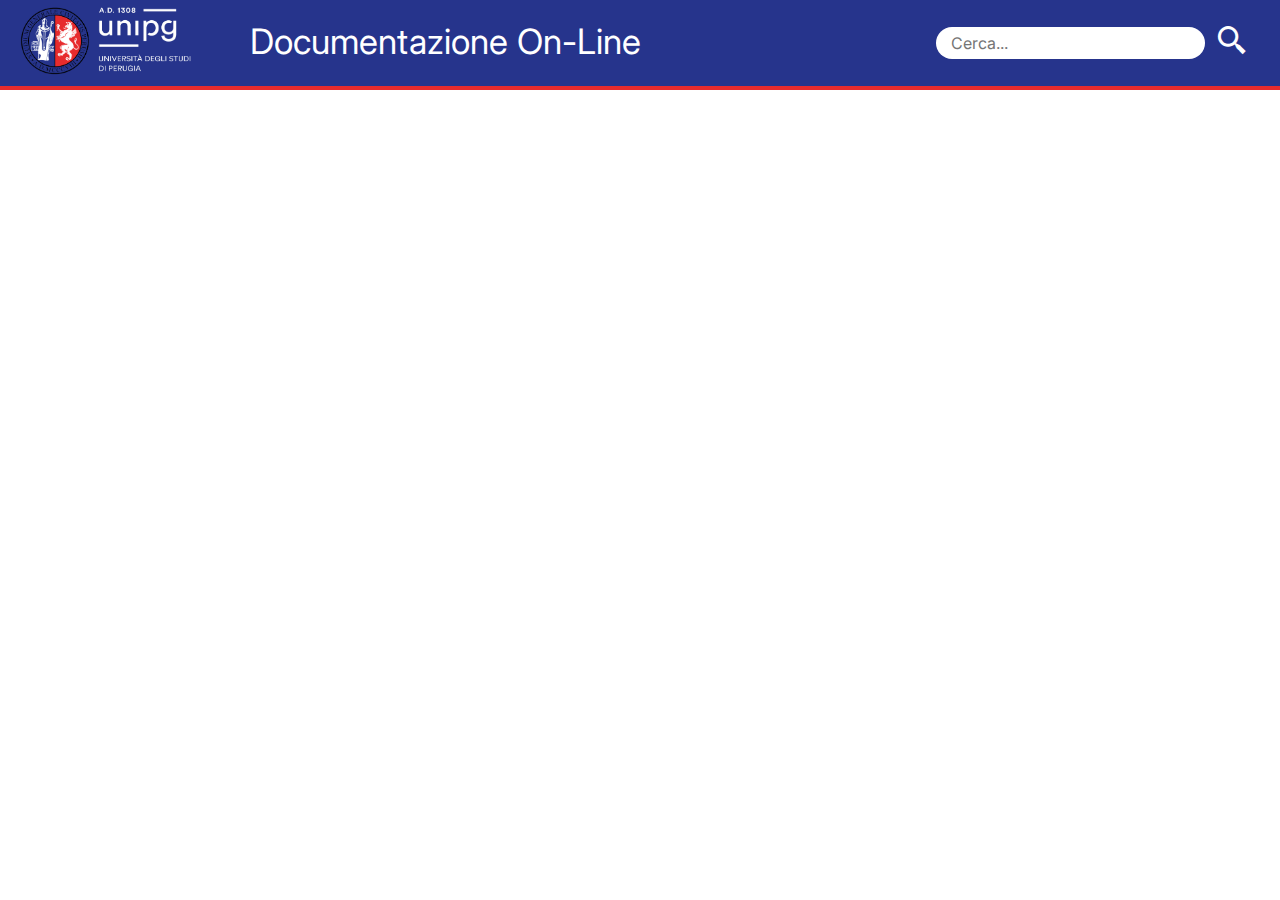
==== home.html @ 3b2ba17d "commit home.html" ====
<!DOCTYPE html>
<html lang="en">
<head>
	<meta charset="UTF-8">
	<meta content="width=device-width, initial-scale=1.0" name="viewport">
	<meta content="ie=edge" http-equiv="X-UA-Compatible">
	<title>Template | Omar Criacci</title>
	<link href="styles/style.css" rel="stylesheet">
	<link href="https://fonts.googleapis.com" rel="preconnect">
	<link href="https://fonts.gstatic.com" rel="preconnect">
	<link href="https://fonts.googleapis.com/css2?family=Inter:wght@400;500;700&display=swap" rel="stylesheet">
	<link href='https://unpkg.com/boxicons@2.1.2/css/boxicons.min.css' rel='stylesheet'>
</head>
<body ondragstart="return false;">

    <!--Topbar-->
	<div class="topbar">
		<div class="topbar-container">
			<div class="topbar-logo">
				<a href="index.html">
					<img alt="logo" height="70px" id="logo" src="images/unipg-logo.png" width="auto"> 
					<img alt="logo" height="70px" id="logo-mobile" src="images/unipg-logo-mobile.png" width="auto">
				</a>
			</div>
			<div class="topbar-nav">
				<a href="index.html">Documentazione On-Line</a>
			</div>
			<div class="topbar-search">
				<input name="search" placeholder="Cerca..." type="text"> 
				<button type="submit"><i class="bx bx-search-alt-2"></i></button>
			</div>
		</div>
	</div>
</body>
</html>
---- styles/style.css ----
:root {
	--my-blue: #26348C;
	--my-red: #E72B2D;
	--my-lightblue: #4b58ab;
	--my-beige: #f4e9d0;
}
* {
	box-sizing: border-box;
	padding: 0;
	margin: 0;
	font-family: 'Inter', sans-serif;
}
.topbar-container {
	background-color: var(--my-blue);
	display: flex;
	align-items: center;
	justify-content: space-between;
	height: 90px;
	border-bottom: 4px solid var(--my-red);
}
.topbar #logo {
	margin-left: 20px;
}
.topbar #logo-mobile {
	display: none;
	margin-top: 5px;
	margin-left: 10px;
	margin-right: 10px;
}
.topbar-nav a {
	color: white;
	text-decoration: none;
	font-size: 35px;
	position: absolute;
	left: 250px;
	top: 20px;
}
.topbar-search {
	display: flex;
	justify-content: space-between;
	margin-right: 30px;
}
.topbar-search input {
	padding: 6px;
	padding-left: 15px;
	font-size: 16px;
	border: none;
	border-radius: 20px;
	align-self: center;
}
.topbar-search button {
	background-color: transparent;
	color: white;
	font-size: 35px;
	border: none;
	cursor: pointer;
	margin-left: 10px;
}
.topbar-search button:hover {
	color: var(--my-red);
	transition: color .3s;
}
.sidebar-container, .rect {
	height: 100%;
	width: 250px;
	position: fixed;
	top: 90px;
	left: 0;
	background-color: var(--my-lightblue);
	overflow-x: hidden;
	padding-top: 0px;
	border-right: 4px solid var(--my-blue);
	transition: top .1s, width .2s;
}
.rect {
	top: 0px;
	height: 90px;
	z-index: -1;
}
.sidebar h3 {
	padding: 30px 8px 8px 15px;
	font-size: 16px;
	font-variant: small-caps;
	color: lightgray;
}
.sidebar a {
	padding: 4px 10px 4px 25px;
	text-decoration: none;
	font-size: 14px;
	color: white;
	display: block;
	transition: color .2s;
}
.sidebar a:hover {
	color: var(--my-red);
}
.button {
	position: fixed;
	font-size: 30px;
	cursor: pointer;
	color: var(--my-blue);
	background-color: transparent;
	border: none;
}
.button:hover {
	background-color: lightgray;
}
.nav-button {
	font-size: 50px;
	border-radius: 10%;
	top: 50%;
}
.nav-button .tooltip {
	font-size: 12px;
	visibility: hidden;
	width: 120px;
	background-color: lightgray;
	color: black;
	text-align: center;
	border-radius: 6px;
	padding: 5px 0;
	position: absolute;
	top: 62px;
}
.nav-button:hover .tooltip {
	visibility: visible;
}
#next-button {
	right: 20px;
	transition: background-color .2s;
}
#next-button .tooltip {
	right: 0px;
}
#prev-button {
	left: 270px;
	transition: left .2s, background-color .2s;
}
#prev-button .tooltip {
	left: 0px;
}
#side-button {
	border-radius: 50%;
	padding: 8px 9px 4px 9px;
	left: 270px;
	top: 110px;
	transition: top .1s, left .2s, background-color .2s;
}
.pathnav-list li {
	list-style-type: none;
	display: inline;
	color: black;
}
.pathnav-list a {
	text-decoration: none;
	color: var(--my-blue);
}
.main {
	position: absolute;
	left: 450px;
	right: 200px;
	top: 125px;
	max-width: 850px;
	margin: auto;
	padding-bottom: 70px;
	font-size: 16px;
	transition: left .2s;
}
.main p {
	line-height: 21px;
	margin-bottom: 5px;
	text-align: justify;
}
.main h2, .main h3 {
	font-size: 32px;
	font-weight: 700;
	margin-bottom: 20px;
	margin-top: 20px;
	color: var(--my-blue);
}
.main .document li {
	margin-left: 30px;
	list-style-type: disc;
	line-height: 25px;
}
.main code {
	font-family: monospace;
	display: block;
	background-color: var(--my-beige);
	padding: 10px 25px;
	margin: 20px 0px;
}
@media screen and (max-width: 970px) {
	html {
		overflow-x: hidden;
	}
	.sidebar-container, .rect {
		width: 0px;
		border: none;
	}
	.button {
		display: none;
	}
	.main {
		left: 20px;
		right: 20px;
		margin: auto;
	}
	.topbar-search {
		display: none;
	}
	.topbar-nav a {
		font-size: 23px;
		width: 200px;
		top: 15px;
		left: 100px;
	}
	.topbar #logo {
		display: none;
	}
	.topbar #logo-mobile {
		display: inline;
	}
}
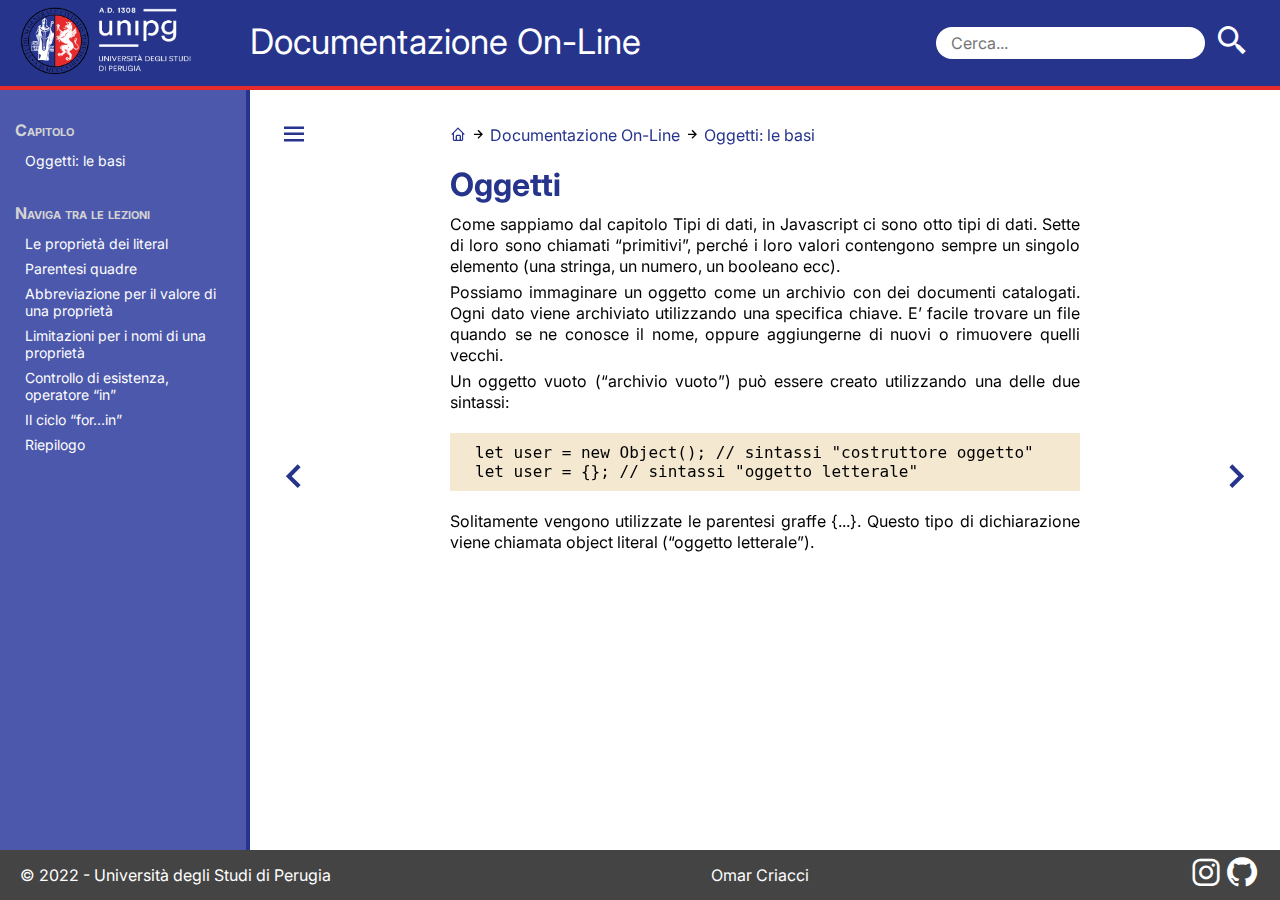
==== commit dd398f50: "add footer" ====
--- a/home.html
+++ b/home.html
@@ -1,35 +1,142 @@
 <!DOCTYPE html>
 <html lang="en">
+
 <head>
 	<meta charset="UTF-8">
 	<meta content="width=device-width, initial-scale=1.0" name="viewport">
 	<meta content="ie=edge" http-equiv="X-UA-Compatible">
 	<title>Template | Omar Criacci</title>
 	<link href="styles/style.css" rel="stylesheet">
+	<script src="scripts/main.js" type="text/javascript" defer></script>
 	<link href="https://fonts.googleapis.com" rel="preconnect">
 	<link href="https://fonts.gstatic.com" rel="preconnect">
 	<link href="https://fonts.googleapis.com/css2?family=Inter:wght@400;500;700&display=swap" rel="stylesheet">
 	<link href='https://unpkg.com/boxicons@2.1.2/css/boxicons.min.css' rel='stylesheet'>
 </head>
+
 <body ondragstart="return false;">
+	<div id="body">
+		<!--Topbar-->
+		<div class="topbar">
+			<div class="topbar-container">
+				<div class="topbar-logo">
+					<a href="index.html">
+						<img id="logo" alt="logo" height="70px" src="images/unipg-logo.png" width="auto">
+						<img id="logo-mobile" alt="logo" height="70px" src="images/unipg-logo-mobile.png" width="auto">
+					</a>
+				</div>
+				<div class="topbar-nav">
+					<a id="topbar-title" href="index.html">Documentazione On-Line</a>
+				</div>
+				<div class="topbar-search">
+					<input name="search" placeholder="Cerca..." type="text">
+					<button id="search-button" class="topbar-button" type="submit" onclick="search(value)"><i
+							class="bx bx-search-alt-2"></i></button>
+				</div>
+				<div class="topbar-mobile">
+					<input id="search-mobile" class="search-mobile" name="search" placeholder="Cerca..." type="text">
+					<button id="menu-button" class="topbar-button" onclick="toggleSearchbar()"><i id="menu-img"
+							class='bx bx-menu'></i></button>
+				</div>
+			</div>
+		</div>
 
-    <!--Topbar-->
-	<div class="topbar">
-		<div class="topbar-container">
-			<div class="topbar-logo">
-				<a href="index.html">
-					<img alt="logo" height="70px" id="logo" src="images/unipg-logo.png" width="auto"> 
-					<img alt="logo" height="70px" id="logo-mobile" src="images/unipg-logo-mobile.png" width="auto">
-				</a>
+		<!--Sidebar-->
+		<div class="sidebar">
+			<!--Rettangolo che uso per estendere la Sidebar-->
+			<div id="side-rect" class="rect"></div>
+			<div id="sidebar" class="sidebar-container">
+				<div class="sidebar-title">
+					<h3>Capitolo</h3>
+					<a href="#1">Oggetti: le basi</a>
+				</div>
+				<div class="sidebar-nav">
+					<h3>Naviga tra le lezioni</h3>
+					<a href="#2">Le proprietà dei literal</a>
+					<a href="#3">Parentesi quadre</a>
+					<a href="#4">Abbreviazione per il valore di una proprietà</a>
+					<a href="#5">Limitazioni per i nomi di una proprietà</a>
+					<a href="#6">Controllo di esistenza, operatore “in”</a>
+					<a href="#7">Il ciclo “for…in”</a>
+					<a href="#8">Riepilogo</a>
+				</div>
 			</div>
-			<div class="topbar-nav">
-				<a href="index.html">Documentazione On-Line</a>
+		</div>
+
+		<!--Sidebar button per aprire/chiudere la sidebar-->
+		<button id="side-button" class="button" onclick="toggleSidebar()">
+			<i class='bx bx-menu'></i>
+		</button>
+
+		<!--Buttons per andare alla lezione successiva/precedente-->
+		<button id="prev-button" class="nav-button button" onclick="prevLesson()">
+			<i class='bx bx-chevron-left'></i>
+			<span class="tooltip">Lezione precedente</span>
+		</button>
+		<button id="next-button" class="nav-button button" onclick="nextLesson()">
+			<i class='bx bx-chevron-right'></i>
+			<span class="tooltip">Lezione successiva</span>
+		</button>
+
+		<!--Testo del documento-->
+		<div id="main" class="main">
+
+			<!--Pathnav-->
+			<div class="pathnav">
+				<div class="pathnav-container">
+					<ul class="pathnav-list">
+						<li>
+							<a href="#home"><i class='bx bx-home'></i></a>
+						</li>
+						<li><i class='bx bx-right-arrow-alt'></i></li>
+						<li>
+							<a href="#">Documentazione On-Line</a>
+						</li>
+						<li><i class='bx bx-right-arrow-alt'></i></li>
+						<li>
+							<a href="#">Oggetti: le basi</a>
+						</li>
+					</ul>
+				</div>
 			</div>
-			<div class="topbar-search">
-				<input name="search" placeholder="Cerca..." type="text"> 
-				<button type="submit"><i class="bx bx-search-alt-2"></i></button>
+
+			<!--Lezione-->
+			<div class="document">
+				<h2 id="1">Oggetti</h2>
+				<p>Come sappiamo dal capitolo Tipi di dati, in Javascript ci sono otto tipi di dati. Sette di
+					loro
+					sono
+					chiamati “primitivi”, perché i loro valori contengono sempre un singolo elemento (una
+					stringa,
+					un
+					numero, un booleano ecc).</p>
+					<p>Possiamo immaginare un oggetto come un archivio con dei documenti catalogati. Ogni dato viene
+						archiviato
+						utilizzando una specifica chiave. E’ facile trovare un file quando se ne conosce il nome,
+						oppure
+						aggiungerne di nuovi o rimuovere quelli vecchi.</p>
+					<p>Un oggetto vuoto (“archivio vuoto”) può essere creato utilizzando una delle due sintassi:</p>
+					<code>let user = new Object(); // sintassi "costruttore oggetto"<br>
+						let user = {}; // sintassi "oggetto letterale"</code>
+					<p>Solitamente vengono utilizzate le parentesi graffe {...}. Questo tipo di dichiarazione viene
+						chiamata
+						object literal (“oggetto letterale”).</p>
 			</div>
 		</div>
 	</div>
+	<!--Footer-->
+	<div id="footer">
+		<div>
+			<p>© 2022 - Università degli Studi di Perugia</p>
+		</div>
+		<div>
+			<p>Omar Criacci</p>
+		</div>
+		<div class="links">
+			<a href="https://www.instagram.com/omartrj/"><i class='bx bxl-instagram'></i></a>
+			<a href="https://github.com/trejarchs/doc-online"><i class='bx bxl-github'></i></a>
+		</div>					
+	</div>
 </body>
+
 </html>--- a/styles/style.css
+++ b/styles/style.css
@@ -3,13 +3,45 @@
 	--my-red: #E72B2D;
 	--my-lightblue: #4b58ab;
 	--my-beige: #f4e9d0;
-}
+	--my-lightgrey: #8b8b8b3f;
+}
+
 * {
 	box-sizing: border-box;
 	padding: 0;
 	margin: 0;
 	font-family: 'Inter', sans-serif;
-}
+	overflow:visible;
+}
+
+html, body {
+	height: 100%;
+}
+
+#footer {
+	display: flex;
+	background-color: #444;
+	color: white;
+	width: 100%;
+	height: 50px;
+	align-items: center;
+	justify-content:space-between;
+	padding: 0 20px;
+}
+
+#footer .links {
+	display: flex;
+	font-size: 36px;
+}
+
+#footer .links a {
+	color: white;
+}
+
+#footer .links a:hover {
+	color: var(--my-red);
+}
+
 .topbar-container {
 	background-color: var(--my-blue);
 	display: flex;
@@ -18,15 +50,18 @@
 	height: 90px;
 	border-bottom: 4px solid var(--my-red);
 }
+
 .topbar #logo {
 	margin-left: 20px;
 }
+
 .topbar #logo-mobile {
 	display: none;
 	margin-top: 5px;
 	margin-left: 10px;
 	margin-right: 10px;
 }
+
 .topbar-nav a {
 	color: white;
 	text-decoration: none;
@@ -35,11 +70,13 @@
 	left: 250px;
 	top: 20px;
 }
+
 .topbar-search {
 	display: flex;
 	justify-content: space-between;
 	margin-right: 30px;
 }
+
 .topbar-search input {
 	padding: 6px;
 	padding-left: 15px;
@@ -48,7 +85,8 @@
 	border-radius: 20px;
 	align-self: center;
 }
-.topbar-search button {
+
+.topbar-button {
 	background-color: transparent;
 	color: white;
 	font-size: 35px;
@@ -56,11 +94,30 @@
 	cursor: pointer;
 	margin-left: 10px;
 }
-.topbar-search button:hover {
+
+.topbar-button:hover {
 	color: var(--my-red);
 	transition: color .3s;
 }
-.sidebar-container, .rect {
+
+.topbar-mobile {
+	display: none;
+	margin-right: 20px;
+}
+
+.search-mobile {
+	width: 100%;
+	height: 30px;
+	font-size: 16px;
+	margin-bottom: 5px;
+	border: none;
+	border-radius: 20px;
+	padding-left: 15px;
+}
+
+.sidebar-container,
+.rect {
+	display: inline-block;
 	height: 100%;
 	width: 250px;
 	position: fixed;
@@ -72,17 +129,20 @@
 	border-right: 4px solid var(--my-blue);
 	transition: top .1s, width .2s;
 }
+
 .rect {
 	top: 0px;
 	height: 90px;
 	z-index: -1;
 }
+
 .sidebar h3 {
 	padding: 30px 8px 8px 15px;
 	font-size: 16px;
 	font-variant: small-caps;
 	color: lightgray;
 }
+
 .sidebar a {
 	padding: 4px 10px 4px 25px;
 	text-decoration: none;
@@ -91,9 +151,11 @@
 	display: block;
 	transition: color .2s;
 }
+
 .sidebar a:hover {
 	color: var(--my-red);
 }
+
 .button {
 	position: fixed;
 	font-size: 30px;
@@ -102,19 +164,22 @@
 	background-color: transparent;
 	border: none;
 }
+
 .button:hover {
-	background-color: lightgray;
-}
+	background-color: var(--my-lightgrey);
+}
+
 .nav-button {
 	font-size: 50px;
 	border-radius: 10%;
 	top: 50%;
 }
+
 .nav-button .tooltip {
 	font-size: 12px;
 	visibility: hidden;
 	width: 120px;
-	background-color: lightgray;
+	background-color: var(--my-lightgrey);
 	color: black;
 	text-align: center;
 	border-radius: 6px;
@@ -122,23 +187,29 @@
 	position: absolute;
 	top: 62px;
 }
+
 .nav-button:hover .tooltip {
 	visibility: visible;
 }
+
 #next-button {
 	right: 20px;
 	transition: background-color .2s;
 }
+
 #next-button .tooltip {
 	right: 0px;
 }
+
 #prev-button {
 	left: 270px;
 	transition: left .2s, background-color .2s;
 }
+
 #prev-button .tooltip {
 	left: 0px;
 }
+
 #side-button {
 	border-radius: 50%;
 	padding: 8px 9px 4px 9px;
@@ -146,15 +217,18 @@
 	top: 110px;
 	transition: top .1s, left .2s, background-color .2s;
 }
+
 .pathnav-list li {
 	list-style-type: none;
 	display: inline;
 	color: black;
 }
+
 .pathnav-list a {
 	text-decoration: none;
 	color: var(--my-blue);
 }
+
 .main {
 	position: absolute;
 	left: 450px;
@@ -162,27 +236,32 @@
 	top: 125px;
 	max-width: 850px;
 	margin: auto;
-	padding-bottom: 70px;
+	padding-bottom: 40px;
 	font-size: 16px;
 	transition: left .2s;
 }
+
 .main p {
 	line-height: 21px;
 	margin-bottom: 5px;
 	text-align: justify;
 }
-.main h2, .main h3 {
+
+.main h2,
+.main h3 {
 	font-size: 32px;
 	font-weight: 700;
-	margin-bottom: 20px;
+	margin-bottom: 10px;
 	margin-top: 20px;
 	color: var(--my-blue);
 }
+
 .main .document li {
 	margin-left: 30px;
 	list-style-type: disc;
 	line-height: 25px;
 }
+
 .main code {
 	font-family: monospace;
 	display: block;
@@ -190,35 +269,51 @@
 	padding: 10px 25px;
 	margin: 20px 0px;
 }
-@media screen and (max-width: 970px) {
+
+@media screen and (max-width: 1025px) {
 	html {
 		overflow-x: hidden;
 	}
-	.sidebar-container, .rect {
-		width: 0px;
-		border: none;
-	}
+
+	.sidebar-container,
+	.rect {
+		display: none;
+	}
+
 	.button {
 		display: none;
 	}
-	.main {
-		left: 20px;
-		right: 20px;
-		margin: auto;
-	}
+
 	.topbar-search {
 		display: none;
 	}
+
+	.topbar-mobile {
+		display: flex;
+		align-items: center;
+	}
+
+	.search-mobile {
+		display: none;
+	}
+
 	.topbar-nav a {
+		display: inline;
 		font-size: 23px;
 		width: 200px;
 		top: 15px;
 		left: 100px;
 	}
+
 	.topbar #logo {
 		display: none;
 	}
+
 	.topbar #logo-mobile {
 		display: inline;
 	}
+
+	.topbar-button:hover {
+		color: white;
+	}
 }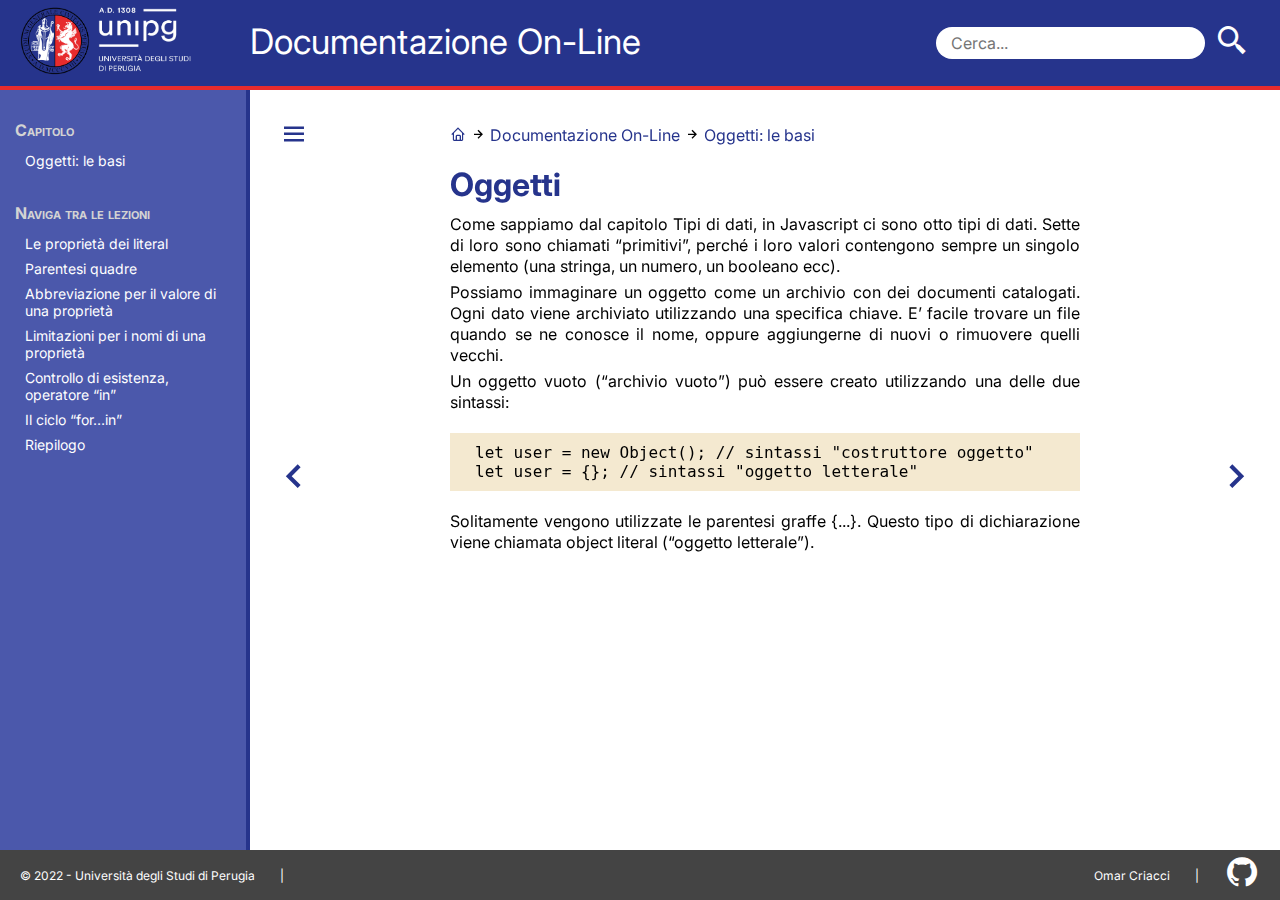
==== commit 671ca64f: "fix footer" ====
--- a/home.html
+++ b/home.html
@@ -126,16 +126,25 @@
 	</div>
 	<!--Footer-->
 	<div id="footer">
-		<div>
-			<p>© 2022 - Università degli Studi di Perugia</p>
+		<div id="footer-uni">
+			<div>
+				<p>© 2022 - Università degli Studi di Perugia</p>
+			</div>
+			<div class="divisor">
+				<p>|</p>
+			</div>
 		</div>
-		<div>
-			<p>Omar Criacci</p>
-		</div>
-		<div class="links">
-			<a href="https://www.instagram.com/omartrj/"><i class='bx bxl-instagram'></i></a>
-			<a href="https://github.com/trejarchs/doc-online"><i class='bx bxl-github'></i></a>
-		</div>					
+		<div id="footer-contacts">
+			<div id="footer-name">
+				<p>Omar Criacci</p>
+			</div>
+			<div class="divisor">
+				<p>|</p>
+			</div>
+			<div id="footer-links">
+				<a href="https://github.com/trejarchs/doc-online"><i class='bx bxl-github'></i></a>
+			</div>	
+		</div>				
 	</div>
 </body>
 
--- a/styles/style.css
+++ b/styles/style.css
@@ -18,7 +18,7 @@
 	height: 100%;
 }
 
-#footer {
+/* #footer {
 	display: flex;
 	background-color: #444;
 	color: white;
@@ -27,18 +27,70 @@
 	align-items: center;
 	justify-content:space-between;
 	padding: 0 20px;
-}
-
-#footer .links {
+	font-size: 12px;
+}
+
+#footer-links {
 	display: flex;
 	font-size: 36px;
 }
 
-#footer .links a {
-	color: white;
-}
-
-#footer .links a:hover {
+#footer-links a {
+	color: white;
+}
+
+#footer-links a:hover {
+	color: var(--my-red);
+}
+
+#footer-contacts {
+	display: flex;
+	align-items: center;
+	justify-content:space-between;
+}
+
+#footer .divisor {
+	margin: 0 25px;
+} */
+
+#footer {
+	display: flex;
+	background-color: #444;
+	color: white;
+	width: 100%;
+	height: 50px;
+	align-items: center;
+	justify-content:space-between;
+	font-size: 12px;
+	padding: 0 20px;
+}
+
+#footer .divisor {
+	margin: 0 25px;
+}
+
+#footer-uni {
+	display: flex;
+	justify-content: flex-start;
+	align-items: center;
+}
+
+#footer-contacts {
+	display: flex;
+	justify-content: flex-end;
+	align-items: center;
+}
+
+#footer-links {
+	display: flex;
+	font-size: 36px;
+}
+
+#footer-links a {
+	color: white;
+}
+
+#footer-links a:hover {
 	color: var(--my-red);
 }
 
